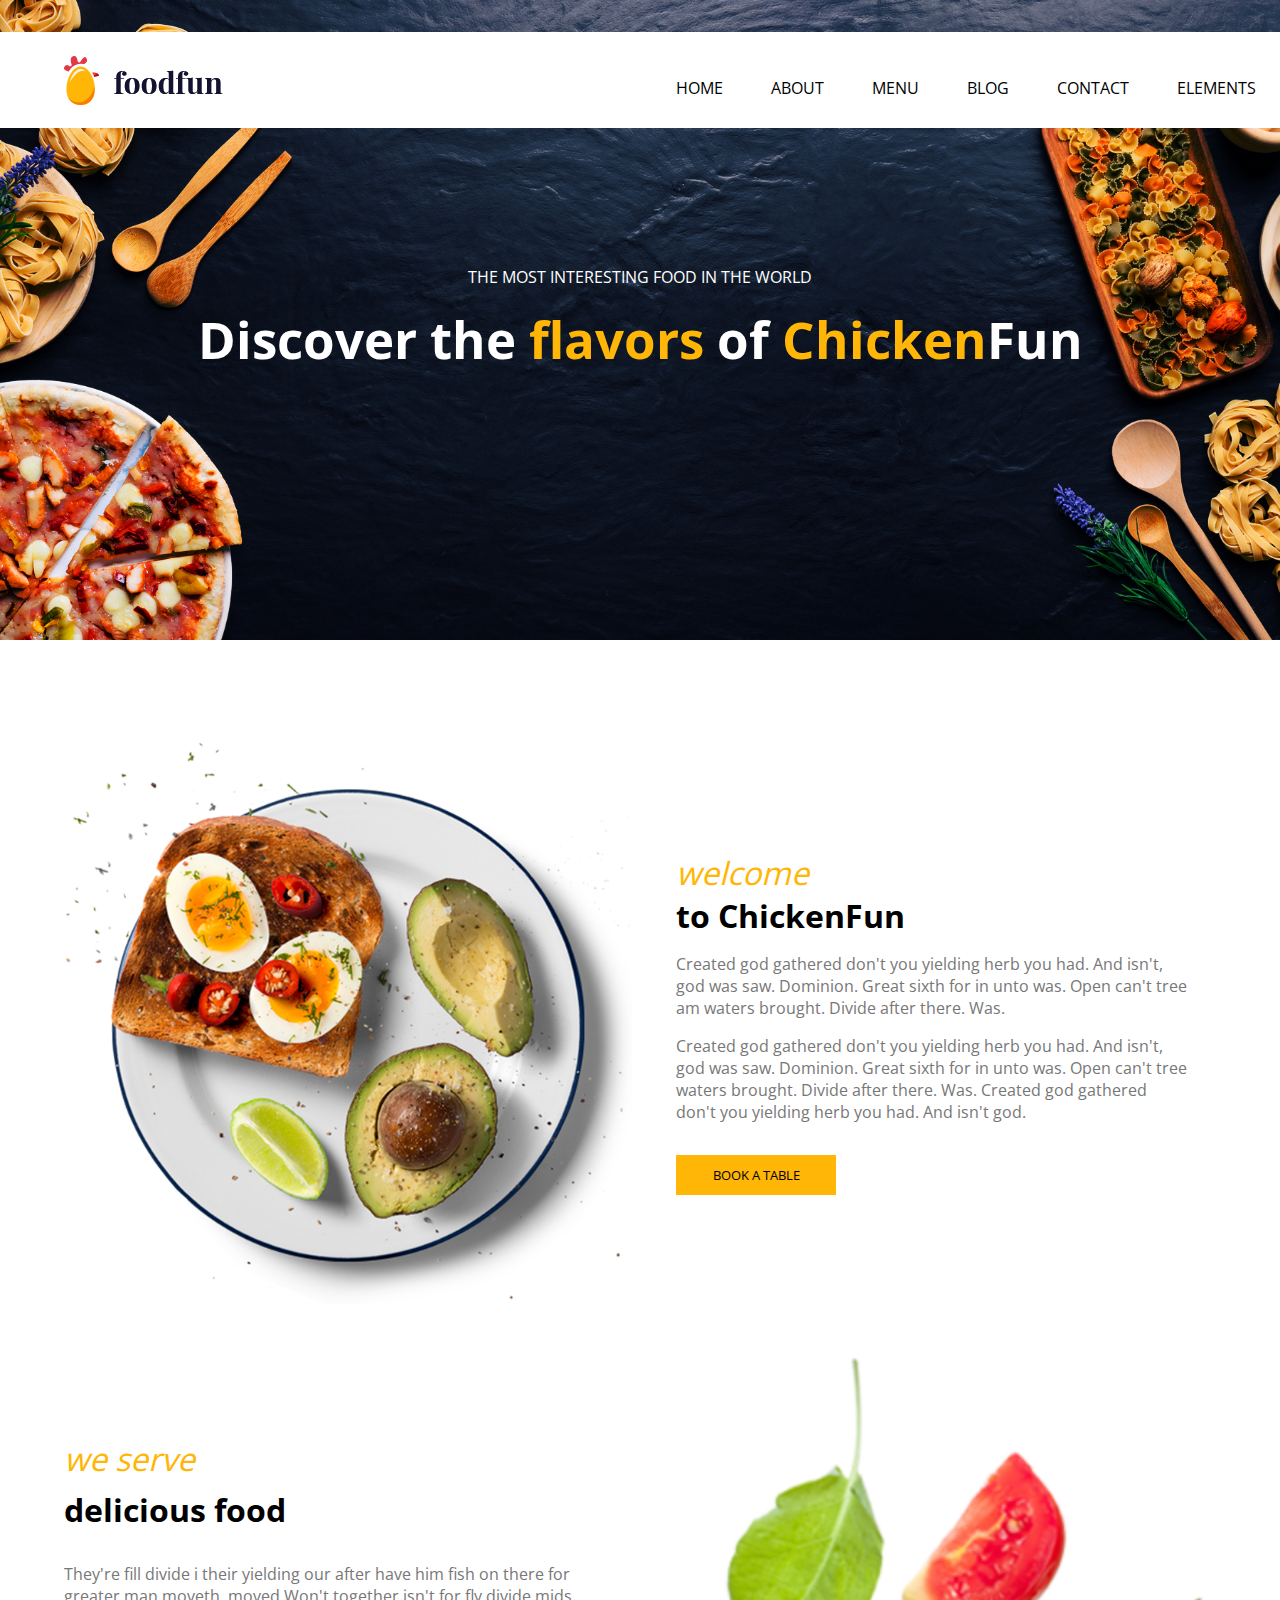
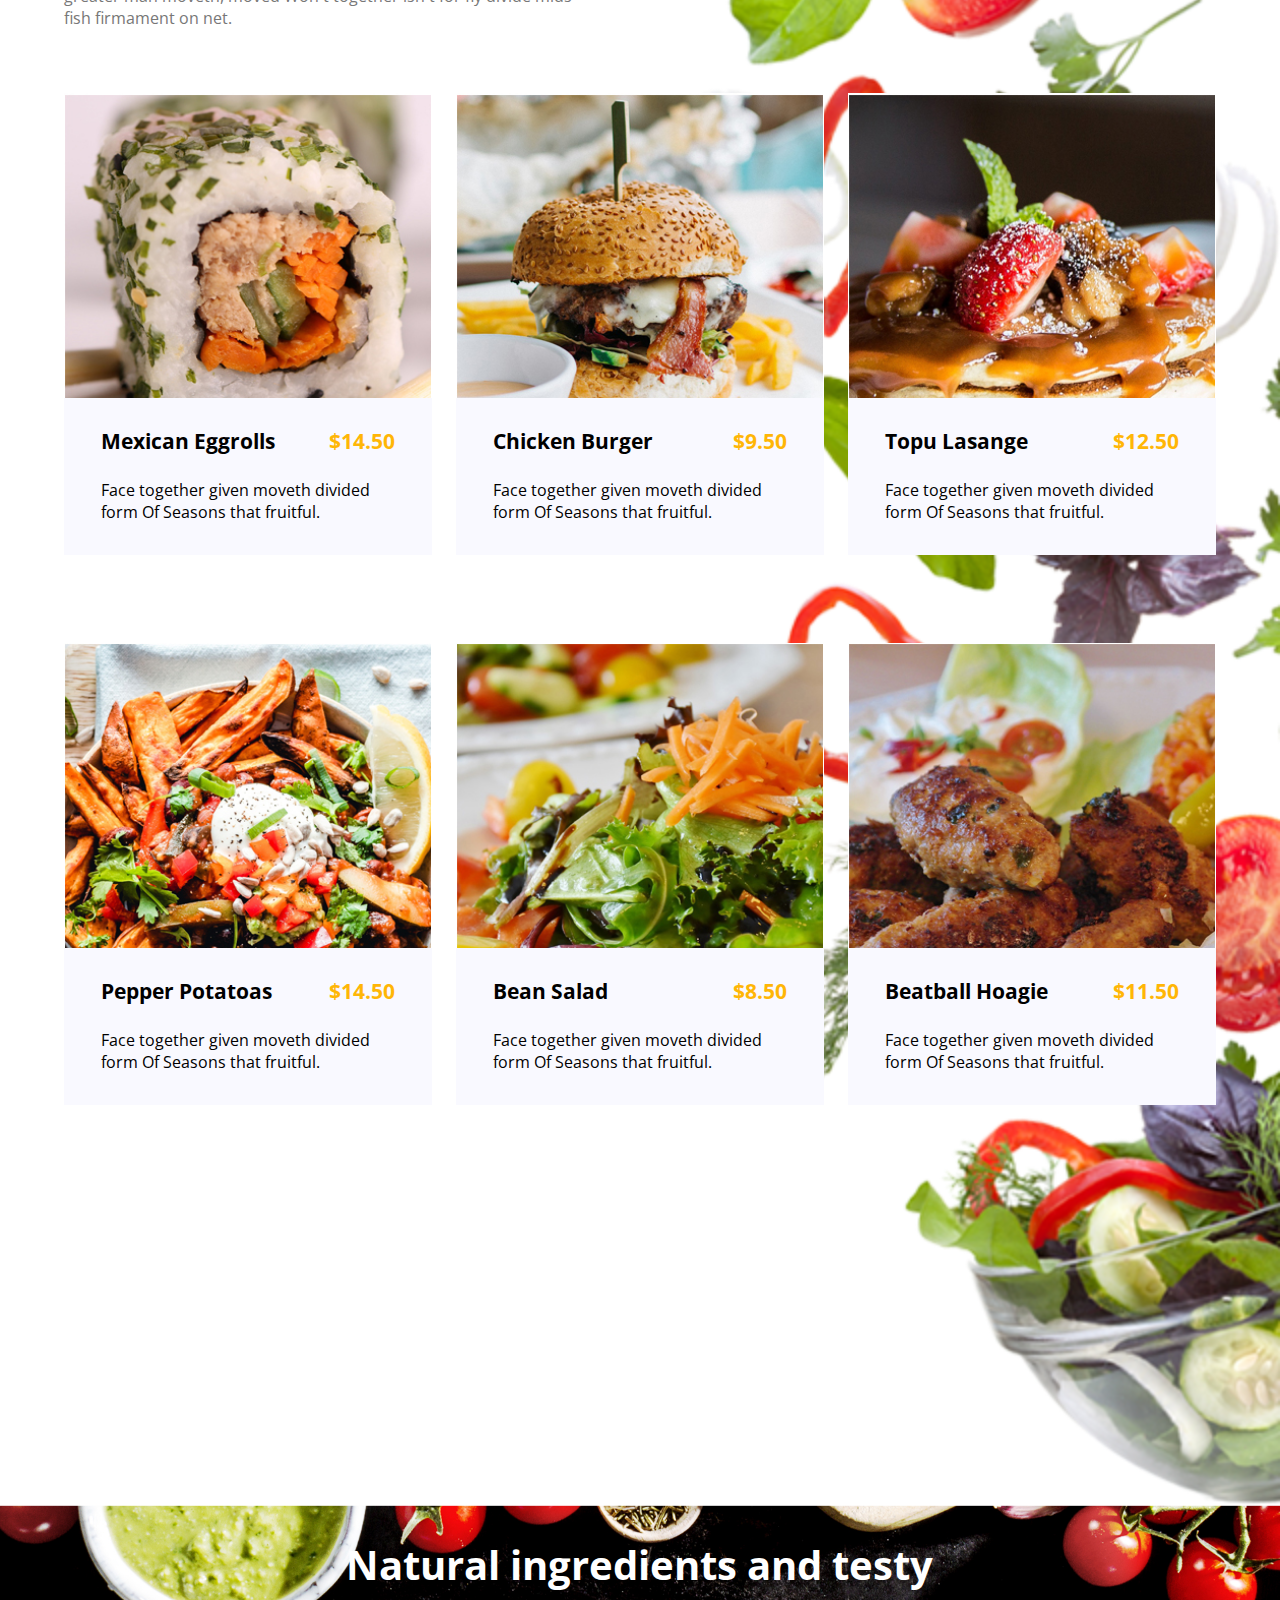
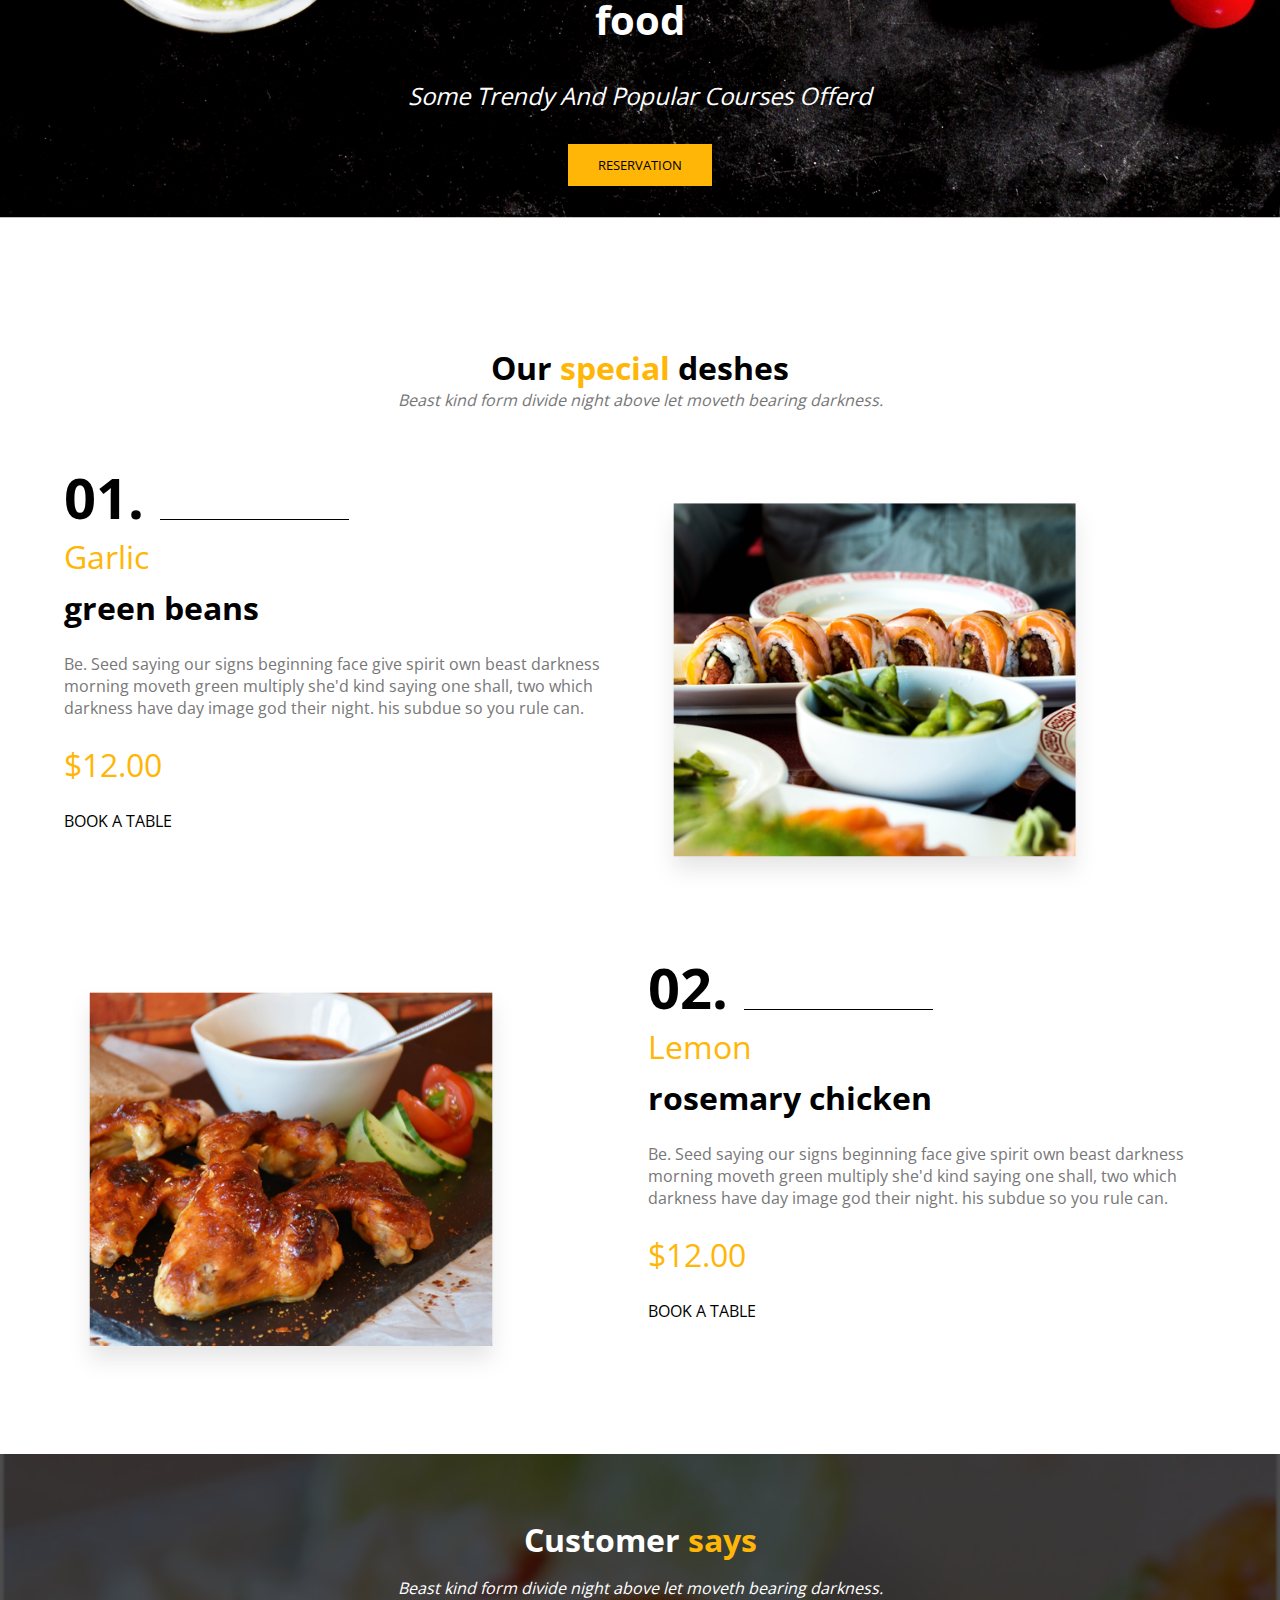
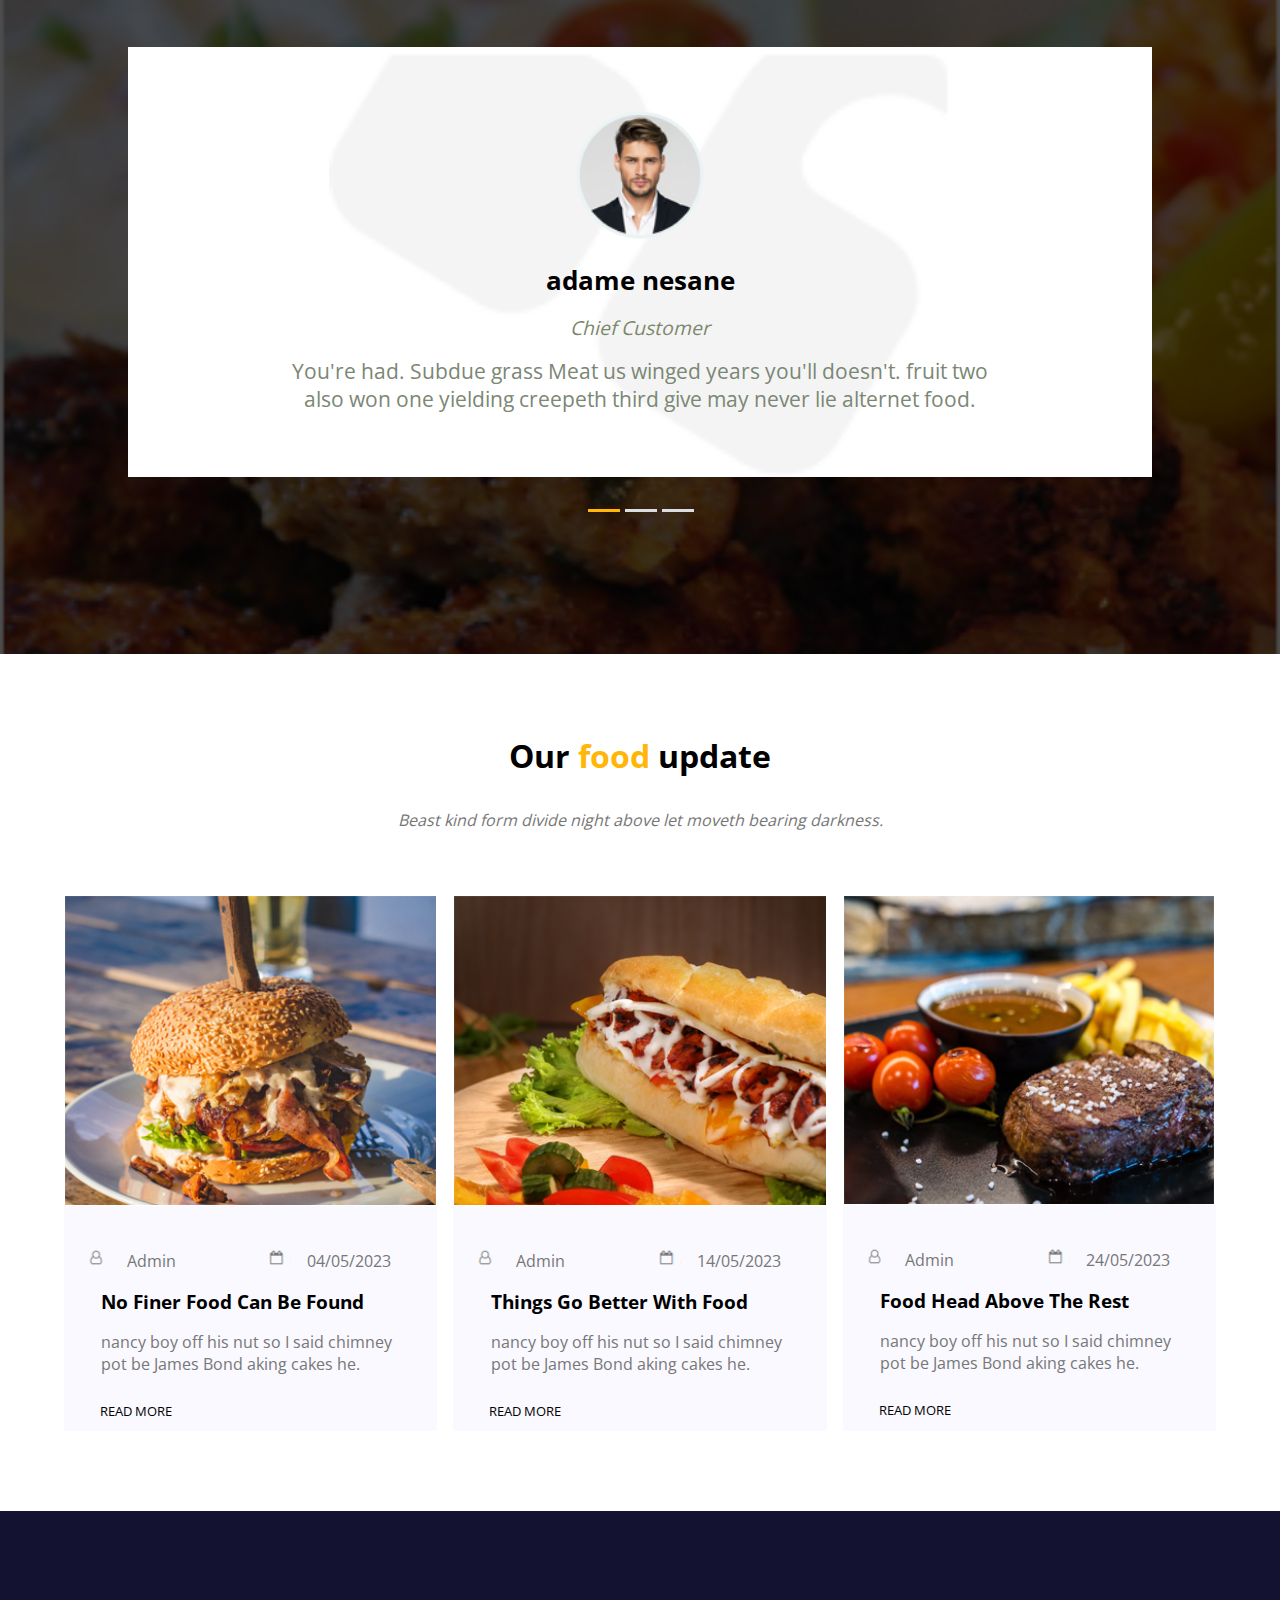
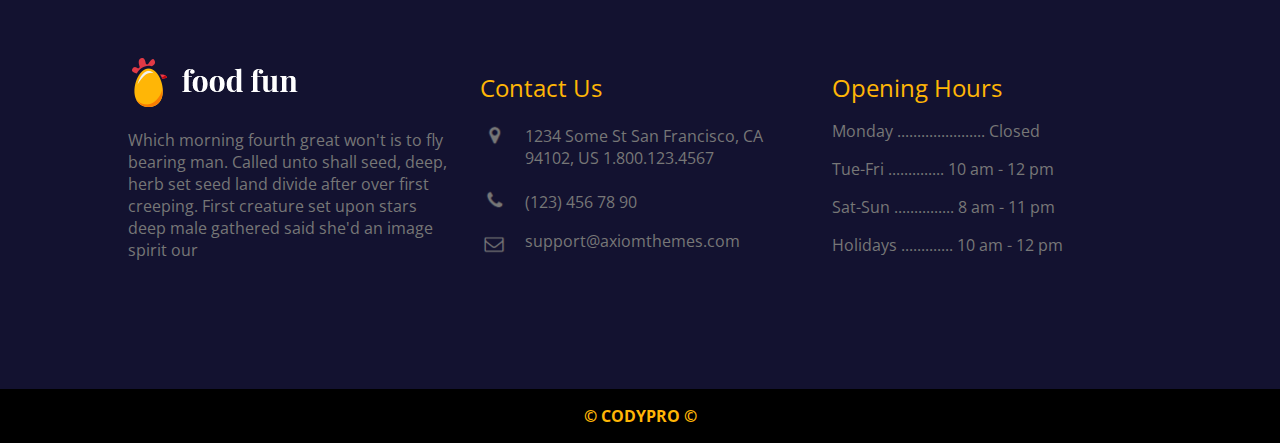
==== index.html @ 991a5e80 "first commit" ====
<!DOCTYPE html>
<html lang="es">
<head>
	<meta charset="utf-8">
	<meta name="viewport" content="width=device-width, initial-scale=1">
	<meta http-equiv="X-UA-Compatible" content="IE=edge">
	<title>ChickenFun</title>
	<link rel="icon" href="assets/images/logo/favicon.png">
	<link rel="stylesheet" href="css/style.css">
	<link rel="stylesheet" href="css/media.css">
	<!-- <link rel="stylesheet" type="text/css" href="fonts/Open-Sans/OpenSans-VariableFont_wdth,wght.ttf"> -->
</head>
<body>
	<nav class="navbar">
		<img src="assets/images/logo/logo.png" class="img">
		<div class="enlaces">
			<ul>
				<li><a href="#" title="">HOME</a></li>
				<li><a href="about.html" title="">ABOUT</a></li>
				<li><a href="menu.html" title="">MENU</a></li>
				<li><a>BLOG</a>
					<ol>
						<li><a href="Blog home.html">BLOG HOME</a></li>
						<li><a href="Blog details.html">BLOG DETAILS</a></li>
					</ol>
				</li>
				<li><a href="Contactus.html" title="">CONTACT</a></li>
				<li><a href="Elements.html" title="">ELEMENTS</a></li>
			</ul>
		</div>
		<img src="assets/images/menu.png" class="img2">
	</nav>
<!-- HEADER -->
<header class="header">
	<div class="divHeader"><p class="p">THE MOST INTERESTING FOOD IN THE WORLD</p>
	<h1 class="h1">Discover the <span>flavors</span> of <span class="spanheader">Chicken</span>Fun</h1></div>
</header>
<!-- SECCION 1 -->
<section class="welcome">
	<div class="divWelcome">
		<div class="imgwel"><img src="assets/images/welcome-bg.png" class="img"></div>
		<div class="text">
			<span><i>welcome</i></span>
			<h1 class="h1">to ChickenFun</h1>
			<p class="p">Created god gathered don't you yielding herb you had. And isn't, god was saw. Dominion. Great sixth for in unto was. Open can't tree am waters brought. Divide after there. Was.</p>
			<p class="p">Created god gathered don't you yielding herb you had. And isn't, god was saw. Dominion. Great sixth for in unto was. Open can't tree waters brought. Divide after there. Was. Created god gathered don't you yielding herb you had. And isn't god.</p>
			<button class="bntwel">BOOK A TABLE</button>
		</div>
	</div>
</section>
<!-- SECCION 2 -->
<section class="sec2">
	<div class="div2">
		<span><i>we serve</i></span>
		<h1 class="h1">delicious food</h1>
		<p class="p">They're fill divide i their yielding our after have him fish on there for greater man moveth, moved Won't together isn't for fly divide mids fish firmament on net.</p>
	</div>
	<div class="sec2Colum">
		<div class="contenImg">
			<div class="image">
				<img src="assets/images/food1.jpg" class="img">
			</div>
			<h1 class="h1">Mexican Eggrolls    <span class="span">$14.50</span></h1>
			<p class="p">Face together given moveth divided form Of Seasons that fruitful.</p>
		</div>

		<div class="contenImg">
			<div class="image">
				<img src="assets/images/food2.jpg" class="img">
			</div>
			<h1 class="h1">Chicken Burger    <span class="span">$9.50</span></h1>
			<p class="p">Face together given moveth divided form Of Seasons that fruitful.</p>
		</div>

		<div class="contenImg">
			<div class="image">
				<img src="assets/images/food3.jpg" class="img">
			</div>
			<h1 class="h1">Topu Lasange    <span class="span">$12.50</span></h1>
			<p class="p">Face together given moveth divided form Of Seasons that fruitful.</p>
		</div>

		<div class="contenImg">
			<div class="image">
				<img src="assets/images/food4.jpg" class="img">
			</div>
			<h1 class="h1">Pepper Potatoas    <span class="span">$14.50</span></h1>
			<p class="p">Face together given moveth divided form Of Seasons that fruitful.</p>
		</div>

		<div class="contenImg">
			<div class="image">
				<img src="assets/images/food5.jpg" class="img">
			</div>
			<h1 class="h1">Bean Salad    <span class="span">$8.50</span></h1>
			<p class="p">Face together given moveth divided form Of Seasons that fruitful.</p>
		</div>

		<div class="contenImg">
			<div class="image">
				<img src="assets/images/food6.jpg" class="img">
			</div>
			<h1 class="h1">Beatball Hoagie    <span class="span">$11.50</span></h1>
			<p class="p">Face together given moveth divided form Of Seasons that fruitful.</p>
		</div>
	</div>
</section>
<!-- SECCION 3 -->
<section class="sec3">
	<div class="divSec3">
		<h1 class="h1">Natural ingredients and testy food</h1>
		<p class="p"><i>Some Trendy And Popular Courses Offerd</i></p>
		<div class="divbtn"><button class="btnsec3">RESERVATION</button></div>
	</div>
</section>
<!-- SECCION 4 -->
<section class="sec4">
	<h1 class="h1">Our <span>special</span> deshes</h1>
	<p class="p"><i>Beast kind form divide night above let moveth bearing darkness.</i></p>
	<div class="divsec4">
		<!-- 1 -->
		<div class="grip">
			<div><h1 class="num">01.<span class="raya">holaya</span></h1>
			<span class="span">Garlic</span>
			<h1 class="h1">green beans</h1>
			<p class="p">Be. Seed saying our signs beginning face give spirit own beast darkness morning moveth green multiply she'd kind saying one shall, two which darkness have day image god their night. his subdue so you rule can.</p>
			<span class="span">$12.00</span>
			<div class="aa"><a href="" class="a">BOOK A TABLE</a></div></div>
			<div class="conteneimg">
				<img src="assets/images/deshes1.png" class="img">
			</div>
		</div>
		<!-- 2 -->
		<div class="grip">
			<div><h1 class="num">02.<span class="raya">holaya</span></h1>
			<span class="span">Lemon</span>
			<h1 class="h1">rosemary chicken</h1>
			<p class="p">Be. Seed saying our signs beginning face give spirit own beast darkness morning moveth green multiply she'd kind saying one shall, two which darkness have day image god their night. his subdue so you rule can.</p>
			<span class="span">$12.00</span>
			<div class="aa"><a href="" class="a">BOOK A TABLE</a></div></div>
			<div class="conteneimg img2">
				<img src="assets/images/deshes2.png" class="img">
			</div>
		</div>
	</div>
</section>
<!-- SECCION 5 -->
<section class="slider">
	<div class="sombreado">
	<h1 class="h1">Customer <span class="span">says</span></h1>
	<p class="p"><i>Beast kind form divide night above let moveth bearing darkness.</i></p>
	<div class="slide-contenedor">
		<div class="miSlider fade">
			<div class="cimg"><img src="assets/images/customer1.png" alt="" class="img"></div>
			<h3 class="h3">adame nesane</h3>
			<p class="p2"><i>Chief Customer</i></p>
			<p class="p">You're had. Subdue grass Meat us winged years you'll doesn't. fruit two also won one yielding creepeth third give may never lie alternet food.</p>
		</div>
		<div class="miSlider fade">
			<div class="cimg"><img src="assets/images/customer2.png" alt="" class="img"></div>
			<h3 class="h3">adam nahan</h3>
			<p class="p2"><i>Chief Customer</i></p>
			<p class="p">You're had. Subdue grass Meat us winged years you'll doesn't. fruit two also won one yielding creepeth third give may never lie alternet food.</p>
		</div>
		<div class="miSlider fade">
			<div class="cimg"><img src="assets/images/customer3.png" alt="" class="img"></div>
			<h3 class="h3">ade nean</h3>
			<p class="p2"><i>Chief Customer</i></p>
			<p class="p">You're had. Subdue grass Meat us winged years you'll doesn't. fruit two also won one yielding creepeth third give may never lie alternet food.</p>
		</div>
	</div>
		<div class="barras">
			<span class="barra active" onclick="posicionSlide(1)"></span>
			<span class="barra" onclick="posicionSlide(2)"></span>
			<span class="barra" onclick="posicionSlide(3)"></span>
		</div>
	</div>
</section>
<!-- SECCION 6 -->
<section class="sec6">
	<h1 class="h1">Our <span class="span">food</span> update</h1>
	<p class="p"><i>Beast kind form divide night above let moveth bearing darkness.</i></p>
	<div class="divsec6">
		<!-- 1 -->
		<div class="contenedor6">
			<div class="conimg">
				<img src="assets/images/update1.jpg" class="img">
			</div>
			<div class="cln"><div class="abmi"><img src="assets/images/admin.png" class="icon"><p class="p1">Admin</p></div>
			<div class="abmi abmi2"><img src="assets/images/calendary.png" class="icon"><p class="p1">04/05/2023</p></div></div>
			<h1 class="h11">No Finer Food Can Be Found</h1>
			<p class="p2">nancy boy off his nut so I said chimney pot be James Bond aking cakes he.</p>
			<div class="boton"><button>READ MORE</button></div>
		</div>
		<!-- 2 -->
		<div class="contenedor6">
			<div class="conimg">
				<img src="assets/images/update2.jpg" class="img">
			</div>
			<div class="cln"><div class="abmi"><img src="assets/images/admin.png" class="icon"><p class="p1">Admin</p></div>
			<div class="abmi abmi2"><img src="assets/images/calendary.png" class="icon"><p class="p1">14/05/2023</p></div></div>
			<h1 class="h11">Things Go Better With Food</h1>
			<p class="p2">nancy boy off his nut so I said chimney pot be James Bond aking cakes he.</p>
			<div class="boton"><button>READ MORE</button></div>
		</div>
		<!-- 3 -->
		<div class="contenedor6">
			<div class="conimg">
				<img src="assets/images/update3.jpg" class="img">
			</div>
			<div class="cln"><div class="abmi"><img src="assets/images/admin.png" class="icon"><p class="p1">Admin</p></div>
			<div class="abmi abmi2"><img src="assets/images/calendary.png" class="icon"><p class="p1">24/05/2023</p></div></div>
			<h1 class="h11">Food Head Above The Rest</h1>
			<p class="p2">nancy boy off his nut so I said chimney pot be James Bond aking cakes he.</p>
			<div class="boton"><button>READ MORE</button></div>
		</div>
	</div>
</section>
<footer class="footer">
	<div class="foo">
		
		<div class="chicken">
			<div class="favi"><img src="assets/images/logo/logo2.png" class="img"></div>
			<p class="p">Which morning fourth great won't is to fly bearing man. Called unto shall seed, deep, herb set seed land divide after over first creeping. First creature set upon stars deep male gathered said she'd an image spirit our</p>
		</div>

		<div class="contactus">
			<span class="span">Contact Us</span>
			<div class="inline"><img src="assets/images/ubi.png" class="icono"><p class="p p1">1234 Some St San Francisco, CA 94102, US 1.800.123.4567</p></div>
			<div class="inline"><img src="assets/images/tel.png" class="icono"><p class="p p2">(123) 456 78 90</p></div>
			<div class="inline"><img src="assets/images/correo.png" class="icono"><p class="p p3">support@axiomthemes.com</p></div>
		</div>

		<div class="hours">
			<span class="span">Opening Hours</span>
				<p class="p">Monday ...................... Closed</p>
				<p class="p">Tue-Fri .............. 10 am - 12 pm</p>
				<p class="p">Sat-Sun ............... 8 am - 11 pm</p>
				<p class="p">Holidays ............. 10 am - 12 pm</p>		
		</div>
	</div>
</footer>
<div class="copy">
	<h1><span>&copy; CODYPRO &copy;</span></h1>
</div>
	<script src="js/desplegable.js"></script>
	<script src="js/slider.js"></script>
</body>
</html>
---- css/style.css ----
@font-face{
	font-family: 'font';
	src: url('../fonts/Open_Sans/OpenSans-VariableFont_wdth,wght.ttf');
}
*{
	padding: 0;
	margin: 0;
	text-decoration: none;
	list-style: none;
	font-family: 'font';
}
span{
	color: rgb(255, 182, 6);
}
p{
	color: rgb(119, 119, 119);
}

/*NAVBAR-----------------------------------------------------------------------------*/
.navbar{
	width: 100%;
	height: 6rem;
	background-color: white;
	margin-top: 2rem;
	position: absolute;

	display: flex;
	justify-content: space-between;
	align-items: center;
	z-index: 5;
}
.navbar .img{
	margin-left: 5%;
}
.navbar .img2{
	margin-right: 5%;
	cursor: pointer;
	z-index: 2;
}

.navbar .enlaces{
	position: absolute;
	top: 6rem;
	left: 0;
	width: 100%;
	transform: translateY(-100%);
	transition: .5s;
	overflow: hidden;
}
.enlaces ul{
	display: block;
	width: 100%;
	height: 100%;
	transform: translateY(100%);
	transition: .5s;
	background-color: #eee;
}
.navbar .enlaces-ul{
	transform: translateY(0);
}
.enlaces ul li{
	padding: 1rem;
	position: relative;
}

.enlaces ul li:hover ol{
	display: block;

}
.enlaces ol{
	width: 13rem;
	padding-bottom: 1rem;
	position: absolute;
	background-color: white;
	top: 2rem;
	left: 0;
	display: none;
	z-index: 30;
	transition: .5s;
}
.enlaces ol li a:hover{
	color: rgb(255, 182, 6);
}
.enlaces ol li{
	padding: 0;
	list-style: none;
}
.enlaces ul li a{
	color: black;
	padding: 1rem;
}
/*HEADER------------------------------------------------------------------------------------*/
.header{
	width: 100%;
	height: 40rem;
	background-image: url(../assets/images/banner-bg.jpg);
	background-repeat: no-repeat;
	background-size: cover;
	background-position: center;

	display: flex;
	flex-flow: column wrap;
	justify-content: center;
	align-items: center;
}
.divHeader{
	width: 90%;
	margin: auto;
	z-index: 1;
}
.divHeader .p{
	width: 100%;
	color: white;
	font-size: 1rem;
	text-align: center;
}
.divHeader .h1{
	width: 100%;
	color: white;
	font-size: 3.2rem;
	text-align: center;
	margin-top: 1rem;
}
/*SECCION 1--------------------------------------------------------------*/
.welcome{
	width: 100%;
	height: auto;
	padding: 3rem 0;
}
.welcome .divWelcome{
	width: 80%;
	margin: auto;
}
.divWelcome .imgwel{
	width: 100%;
	padding-top: 3rem;
}
.imgwel .img{
	width: 100%;
	height: auto;
}
.divWelcome .text{
	width: 100%;
	padding-top: 3rem;
}
.text span{
	font-size: 2rem;
}
.text .h1{
	width: 100%;
	font-size: 2rem;
}
.text .p{
	width: 100%;
	font-size: 1rem;
	padding-top: 1rem;
}
.text .bntwel{
	width: 10rem;
	height: 2.5rem;
	margin: auto;
	margin-top: 2rem;
	border: 1px solid rgb(255, 182, 6);
	background-color: rgb(255, 182, 6);
	color: black;
	cursor: pointer;
}
.text .bntwel:hover{
	background-color: white;
	transition: .3s;
}
/*SECCION 2-------------------------------------------------------------*/
.sec2{
	width: 100%;
	height: auto;
	padding: 5rem 0;
	background-image: url(../assets/images/food-bg.png);
	background-repeat: no-repeat;
	background-position: right;
	background-size: contain;
}
.sec2 .div2{
	width: 80%;
	margin: auto;
}
.div2 span{
	font-size: 2rem;
}
.div2 .h1{
	font-size: 2rem;
	margin-top: .5rem;
}
.div2 .p{
	font-size: 1rem;
	margin-top: 2rem;
}
/*-------------*/
.sec2 .sec2Colum{
	width: 90%;
	height: auto;
	margin: auto;
}
.sec2Colum .contenImg{
	width: 100%;
	margin-top: 4rem;
	padding-bottom: 2rem;
	background-color: rgb(249, 249, 255);
}
.sec2Colum .contenImg:hover{
	background-color: rgb(255, 182, 6);
}
.contenImg .image{
	width: 100%;
	overflow: hidden;
}
.contenImg .img{
	width: 100%;
	transition: .3s;
}
.sec2Colum .h1{
	width: 80%;
	margin: auto;
	margin-top: 1.5rem;
	font-size: 1.3rem;

	display: flex;
	justify-content: space-between;
}
.sec2Colum .span{
	font-size: 1.3rem;
}
.sec2Colum .p{
	width: 80%;
	margin: auto;
	margin-top: 1.5rem;
	font-size: 1rem;
}
.sec2Colum .p{
	color: black;
}
.contenImg:hover .img{
	transform: scale(1.1);
}
.contenImg:hover .span{
	color: black;
}
/*SECCION 3-----------------------------------------------------------------------------*/
.sec3{
	position: relative;
	width: 100%;
	height: auto;
	padding: 2rem 0;

	background-image: url(../assets/images/reservation-bg.jpg);
	background-repeat: no-repeat;
	background-size: cover;
	background-position: center;

	display: flex;
	flex-flow: column wrap;
	justify-content: center;
	align-items: center;
}
.divSec3{
	width: 80%;
	margin: auto;

	
}
.divSec3 .h1{
	width: 80%;
	margin: auto;
	text-align: center;
	font-size: 2.5rem;
	color: white;
}
.divSec3 .p{
	width: 100%;
	text-align: center;
	font-size: 1.5rem;
	color: white;
	padding-top: 2rem;
}
.divSec3 .divbtn{
	width: 100%;
	display: flex;
	justify-content: center;
}
.divSec3 .btnsec3{
	width: 9rem;
	height: auto;
	border: 1px solid rgb(255, 182, 6);
	background-color: rgb(255, 182, 6);
	margin: auto;
	margin-top: 2rem;
	padding: .7rem 1rem;
	color: black;
	cursor: pointer;
}
.divSec3 .btnsec3:hover{
	background-color: transparent;
	color: rgb(255, 182, 6);
	transition: .3s;
}
/*SECCION 4--------------------------------------------------------------------*/
.sec4{
	width: 100%;
	height: auto;
	padding: 4rem 0;
}
.sec4 .h1{
	width: 80%;
	margin: auto;
	text-align: center;
	font-size: 2rem;
	padding-top: 4rem;
}
.sec4 .p{
	width: 80%;
	margin: auto;
	text-align: center;
	font-size: 1rem;
}
.sec4 .divsec4{
	width: 90%;
	margin: auto;
}
.divsec4 .grip{
	width: 100%;
	padding-top: 3rem;
}
.grip .num{
	width: 100%;
	text-align: left;
	font-size: 3.5rem;
}
.grip .raya{
	width: 100%;
	position: relative;
	top: -1rem;
	left: 1rem;
	border-bottom: 1px solid black;
	color: transparent;
}
.grip .span{
	width: 100;
	text-align: left;
	font-size: 2rem;
}
.grip .h1{
	width: 100%;
	text-align: left;
	padding-top: .5rem;
}
.grip .p{
	width: 100%;
	text-align: left;
	padding-top: 1.5rem;
	padding-bottom: 1.5rem;
}
.grip .aa{
	margin-top: 1.5rem;
}
.grip .a{
	width: 100%;
	text-align: left;
	color: black;
	padding: .5rem 1rem;
	position: relative;
	right: 1rem;
}
.grip .a:hover{
	background-color: rgba(255, 186, 6, .8);
}
.grip .conteneimg{
	width: 100%;
	margin-top: 2rem;
}
.conteneimg .img{
	width: 100%;
}
/*SECCION 5----------------------------------------------------------------------*/
.slider{
	width: 100%;
	height: 60rem;

	background-image: url(../assets/images/food6.jpg);
	background-repeat: no-repeat;
	background-size: cover;
	background-position: center;
}
.slider .h1{
	width: 80%;
	margin: auto;
	font-size: 2rem;
	text-align: center;
	padding-top: 4rem;
	z-index: 5;
	color: white;
}
.slider .p{
	width: 80%;
	margin: auto;
	font-size: 1rem;
	text-align: center;
	z-index: 5;
	color: white;
	padding-top: 1rem;
}
.sombreado{
	width: 100%;
	height: 60rem;
	background-color: rgba(0, 0, 0, .7);
}
.slide-contenedor{
	width: 90%;
	height: auto;
	margin: auto;
	margin-top: 3rem;
	background-color: white;
	position: relative;
	overflow: hidden;
	padding: 4rem 0;
	background-image: url(../assets/images/quote.png);
	background-repeat: no-repeat;
	background-size: contain;
	background-position: top;
}
.miSlider .p{
	width: 70%;
	font-size: 1.3rem;
	color: rgb(123, 135, 116);
	margin: auto;
	text-align: center;
}
.miSlider .h3{
	width: 100%;
	text-align: center;
	font-size: 1.6rem;
	color: black;
	margin-top: 1.5rem;
}
.miSlider .p2{
	width: 100%;
	text-align: center;
	font-size: 1.2rem;
	color: rgb(123, 135, 106);
	margin-top: 1rem;
}
.miSlider .cimg{
	width: 100%;
	display: flex;
	justify-content: center;
}
.miSlider .img{
	width: 10rem;
	max-height: 10rem;
	height: inherit;
	margin: auto;
	object-fit: cover;
	vertical-align: top;
	transition: 2s;
	border-radius: 50%;
}
.barras{
	position: absolute;
	width: 100%;
	display: flex;
	justify-content: center;
	margin-top: 2rem;
	z-index: 20;
}
.barra{
	cursor: pointer;
	height: .2rem;
	width: 2rem;
	margin: 0 2px;
	background: #dcdde1;
	display: inline-block;
	margin-left: 3px;
	z-index: 30;
}
.active{
	background: rgb(255, 184, 6);
}
.fade{
	animation-name: fade;
	animation-duration: 1.5s;
}

@keyframes fade {
	0% { opacity: .4; }
	100% { opacity: 1; }
}

/*SECCION 6---------------------------------------------------------------------------*/
.sec6{
	width: 100%;
	height: auto;
	padding: 5rem 0;
}
.sec6 .h1{
	width: 80%;
	margin: auto;
	font-size: 2rem;
	text-align: center;
}
.sec6 .p{
	width: 80%;
	margin: auto;
	font-size: 1rem;
	text-align: center;
	padding-top: 2rem;
}
.sec6 .divsec6{
	width: 90%;
	margin: auto;
	margin-top: 2rem;
}
.divsec6 .contenedor6{
	width: 100%;
	height: auto;
	background-color: rgb(249, 249, 255);
	margin-top: 2rem;
}
.divsec6 .contenedor6:hover{
	background-color: white;
	box-shadow: 2px 2px 5px 1px rgba(149, 149, 155, .2), -2px 2px 5px 1px rgba(149, 149, 155, .2);
}
.contenedor6 .conimg{
	width: 100%;
}
.conimg .img{
	width: 100%;
	height: auto;
}
.contenedor6 .abmi{
	width: 80%;
	margin: auto;
	padding-top: 2rem;
	display: flex;
	justify-content: center;
}
.contenedor6 .abmi2{
	margin-right: 2rem;
}
.contenedor6 .cln{
	width: 100%;
	display: grid;
	grid-template-columns: repeat(2, 1fr);
	grid-gap: 1rem;
}
.abmi .icon{
	width: 1.8rem;
}
.abmi .p1{
	width: 100%;
	font-size: 1rem;
	padding-top: .4rem;
	margin-left: 1rem;
}
.contenedor6 .h11{
	width: 80%;
	margin: auto;
	font-size: 1.2rem;
	padding-top: 1rem;
}
.contenedor6 .p2{
	width: 80%;
	margin: auto;
	padding-top: 1rem;
}
.contenedor6 .boton{
	width: 100%;
	margin: auto;
}
.contenedor6 button{
	width: 9rem;
	height: 2.5rem;
	margin-top: 1rem;
	border: none;
	
	background-color: transparent;
	color: black;
	cursor: pointer;
}
.contenedor6 button:hover{
	border: 1px solid rgb(255, 182, 6);
	background-color: rgba(255, 182, 6, .7);
}
/*FOOTER*/
.footer{
	width: 100%;
	height: auto;
	padding: 5rem 0;
	background-color: rgb(19, 18, 48);
}
.footer .foo{
	width: 80%;
	margin: auto;
}

.foo .chicken{
	width: 100%;
	margin-top: 2rem;
}
.foo .contactus{
	width: 100%;
	margin-top: 2rem;
}
.foo .hours{
	width: 100%;
	margin-top: 2rem;
}

.chicken .favi{
	width: 100%;
}
.favi .img{}
.chicken .p{
	width: 100%;
	text-align: left;
	font-size: 1rem;
	margin-top: 1rem;
}

.contactus .span{
	width: 100%;
	font-size: 1.5rem;
}
.contactus .inline{
	width: 100%;
	display: flex;
	justify-content: center;
	margin-top: 1rem;
}
.contactus .icono{
	width: 1.8rem;
	height: 1.8rem;
}
.contactus .icono2{
	width: 1.8rem;
	height: 1.8rem;
}
.contactus .p{
	width: 100%;
	font-size: 1rem;
}
.contactus .p1{
	padding-top: .3rem;
	margin-left: 1rem;
}
.contactus .p2{
	padding-top: .4rem;
	margin-left: 1rem;
}
.contactus .p3{
	margin-left: 1rem;
}

.hours .span{
	width: 100%;
	font-size: 1.5rem;
}
.hours .p{
	padding-top: 1rem;
	font-size: 1rem;
}
.copy{
	width: 100%;
	height: auto;
	background-color: black;
}
.copy h1{
	width: 100%;
	font-size: 1rem;
	text-align: center;
	padding: 1rem 0;
}


/*@ PAGINA DE ABOUT @ __________________________________________________________________@*/

.navbarAbout{
	background-color: transparent;
}
.enlaces ul{
	display: block;
	width: 100%;
	height: 100%;
	transform: translateY(100%);
	transition: .5s;
	background-color: white;
}
.headerabout{
	background-image: url(../assets/images/about-bg.jpg);
	position: relative;
}
.divHeader .pabout{
	padding-top: 2rem;
}
.sombraabout{
	background-color: rgba(0, 0, 0, .7);
	position: absolute;
	top: 0;
	left: 0;
	width: 100%;
	height: 100%;
}
.sliderabout{
	background-image: url(../assets/images/testimonial-bg.jpg);
}
.footerabout{
	background-color: rgb(249, 249, 255);
}
.spanabout{
	color: black;
}
.copy2{
	background-color: rgb(249, 249, 255);
}
.copy2 span{
	color: black;

}

/*@ Pagina de menu @ ____________________________________________________________________@*/
.headermenu{
	background-image: url(../assets/images/menu-bg.jpg);
}
---- css/media.css ----
@media screen and (min-width: 750px){
	.welcome .divWelcome{
		width: 90%;
		display: grid;
		grid-template-columns: repeat(2, 1fr);
		grid-gap: 1rem;
	}
	.divWelcome .text{
		width: 90%;
		margin: auto;
		padding-top: 3rem;
	}
	.sec2 .div2{
		width: 40%;
		margin-left: 5%;
	}
	.sec2 .sec2Colum{
		display: grid;
		grid-template-columns: repeat(3, 1fr);
		grid-gap: 1.5rem;
	}
	.sec2{
		padding-bottom: 25rem;
	}
	.divSec3 .h1{
		width: 70%;
	}
	.divsec4 .grip{
		display: grid;
		grid-template-columns: repeat(2, 1fr);
		grid-gap: 1rem;
	}
	.divsec4 .grip:nth-child(2){
		display: grid;
		grid-template-columns: [cambiar-start] 1fr [cambiar-end] 1fr;
		grid-template-rows: [cambiar-start] 1fr [cambiar-end];
	}
	.divsec4 .grip:nth-child(2) .conteneimg{
		grid-area: cambiar;
	}
	.grip .conteneimg{
		margin-right: 0;
	}
	.grip .img2{
		margin-left: 0;
	}
	.slider{
		height: 50rem;
	}
	.slide-contenedor{
		width: 80%;
	}
	.miSlider .img{
		width: 8rem;
		max-height: 8rem;
	}
	.sombreado{
		height: 50rem;
	}
	.sec6 .divsec6{
		display: grid;
		grid-template-columns: repeat(3, 1fr);
		grid-gap: 1rem;
	}
	.footer{
		padding: 8rem 0;
	}
	.footer .foo{
		width: 90%;
		display: grid;
		grid-template-columns: repeat(3, 1fr);
		grid-gap: 2rem;
	}
	.foo .chicken{
		margin-top: 1rem;
	}
	/*Pagina de about*/
	.navbarabout .ulabout{
		background-color: transparent;
	}
	.navbarabout .ulabout .liabout .aabout{
		color: white;
	}
}
@media screen and (min-width: 1000px){
	.navbar .img2{
		display: none;
	}
	.navbar .enlaces{
		display: block;
		width: 100%;
		transform: translateY(0);
		width: fit-content;
		position: relative;
		top: 0;
		left: 0;
		overflow: visible;
	}
	.enlaces ul{
		display: flex;
		justify-content: right;
		align-items: center;
		margin-right: 5%;
		transform: translateY(0);
		width: fit-content;
	}
	.enlaces ul li{
		margin: 0 .5rem;
		margin-top: 1rem;
		padding: 0;
	}
	.enlace ul li a{
		color: black;
		padding: 0;
	}
	.divSec3 .h1{
		width: 60%;
	}
}
@media screen and (min-width: 1200px){
	.grip .conteneimg{
		width: 80%;
	}
	.footer .foo{
		width: 80%;
	}
}
@media screen and (min-width: 1400px){
	.divHeader .h1{
		width: 60%;
		margin: auto;
		font-size: 3.5rem;
	}
	.welcome .divWelcome{
		width: 80%;
		margin: auto;
	}
	.text span{
		font-size: 2.5rem;
	}
	.text .h1{
		font-size: 2.5rem;
	}
	.sec2 .div2{
		width: 40%;
		margin-left: 10%;
	}
	.div2 span{
		font-size: 2.5rem;
	}
	.div2 .h1{
		font-size: 2.5rem;
	}
	.sec2 .sec2Colum{
		width: 80%;
	}
	.divSec3{

		padding: 6rem 0;
	}
	.divSec3 .h1{
		width: 40%;
	}
	.sec4 .divsec4{
		width: 80%;
	}
	.grip .conteneimg{
		width: 80%;
		margin: auto;
		margin-right: 0;
	}
	.grip .img2{
		margin-left: 0;
	}
	.sec6 .divsec6{
		width: 80%;
	}
	.footer .foo{
		width: 70%;
	}
}
@media screen and (min-width: 1600px){
	.sec2 .div2{
		margin-left: 15%;
	}
	.sec2 .sec2Colum{
		width: 70%;
	}
	.sec4 .divsec4{
		width: 70%;
	}
	.slide-contenedor{
		width: 70%;
	}
	.sec6 .divsec6{
		width: 70%;
		grid-gap: 2rem;
	}
}
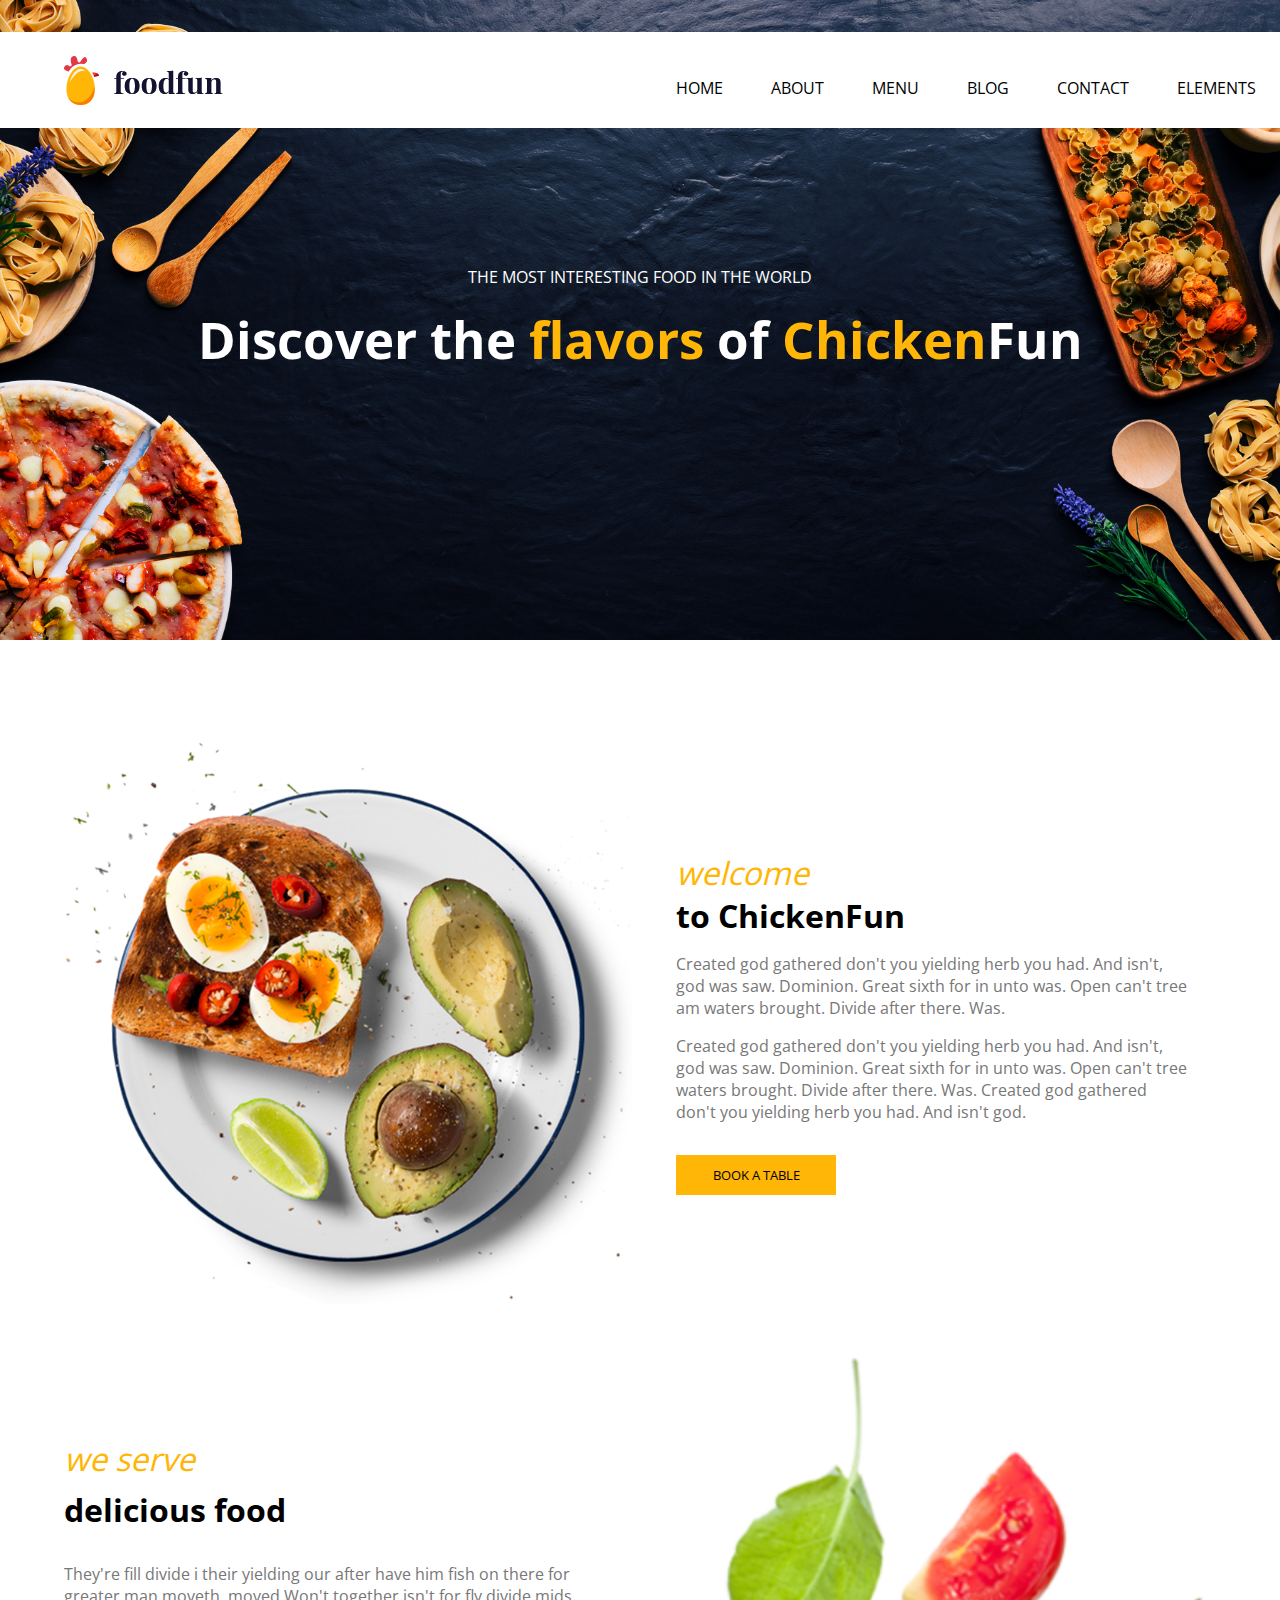
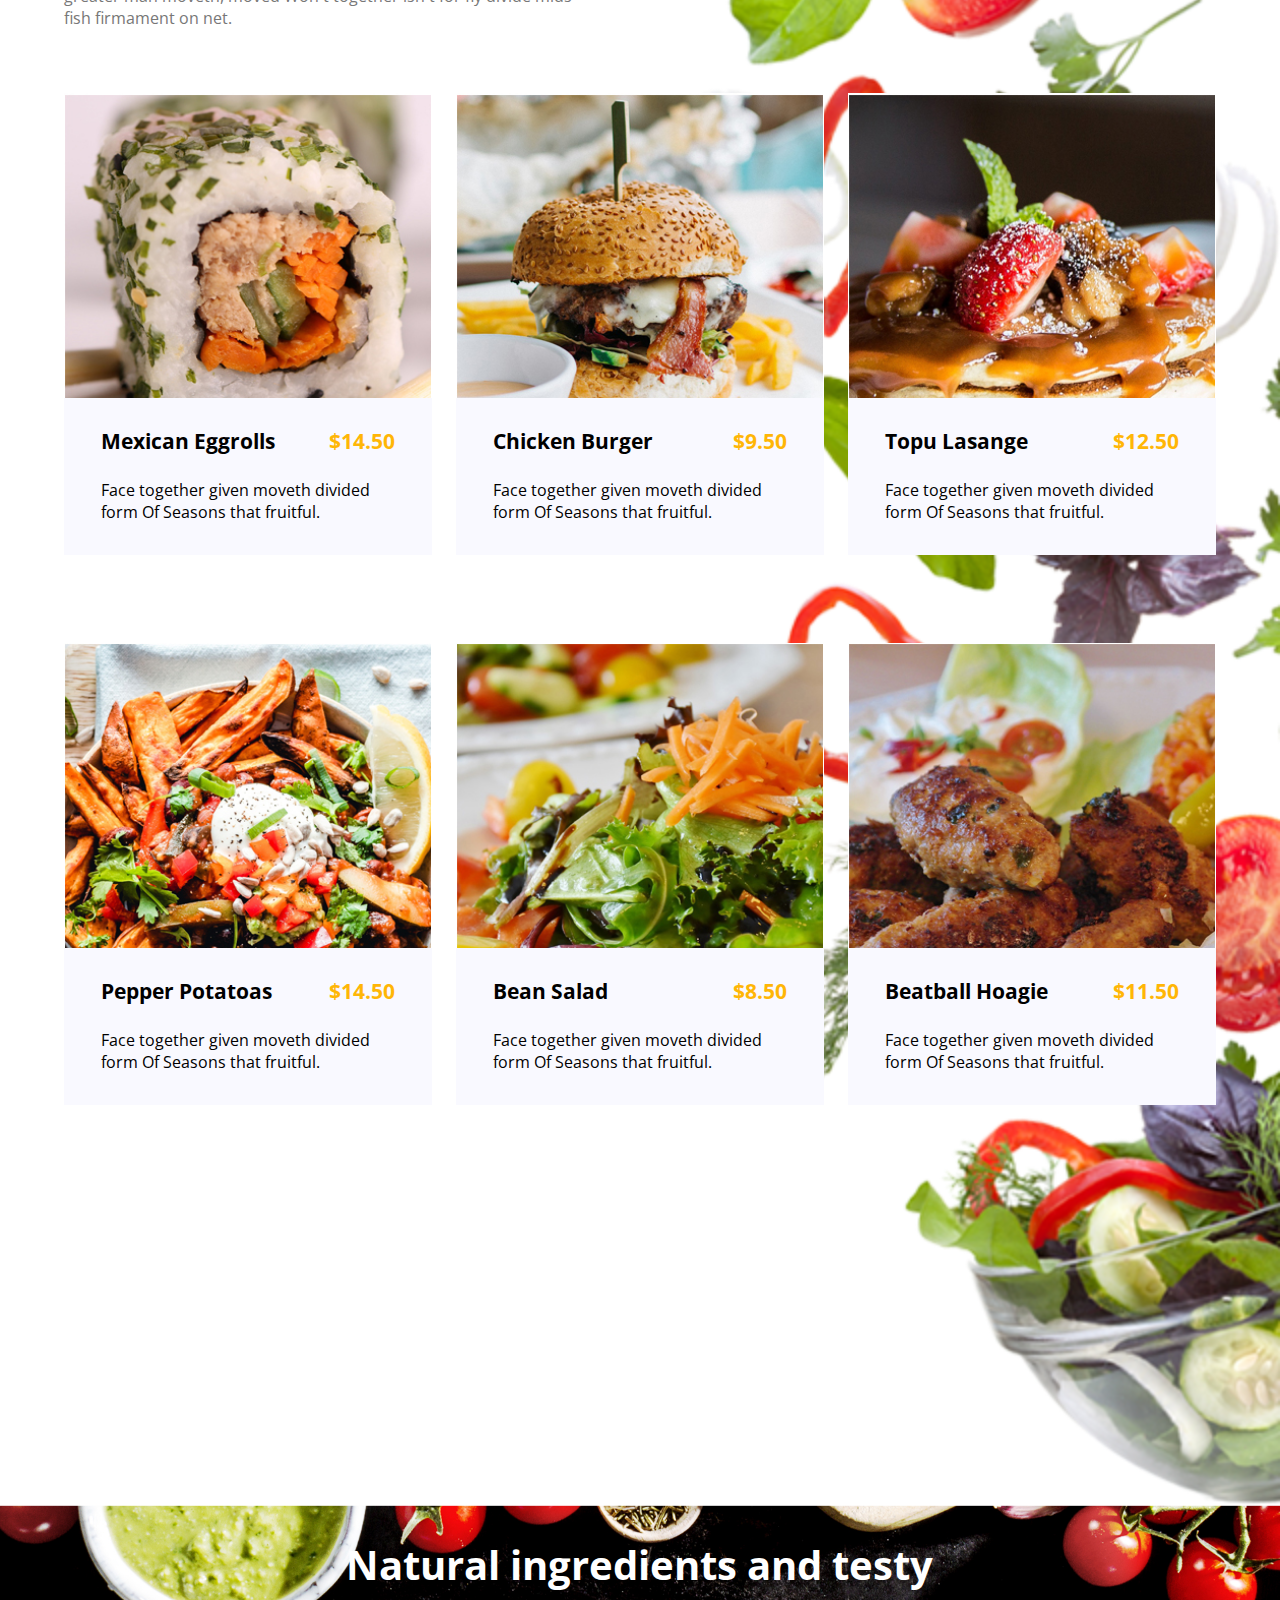
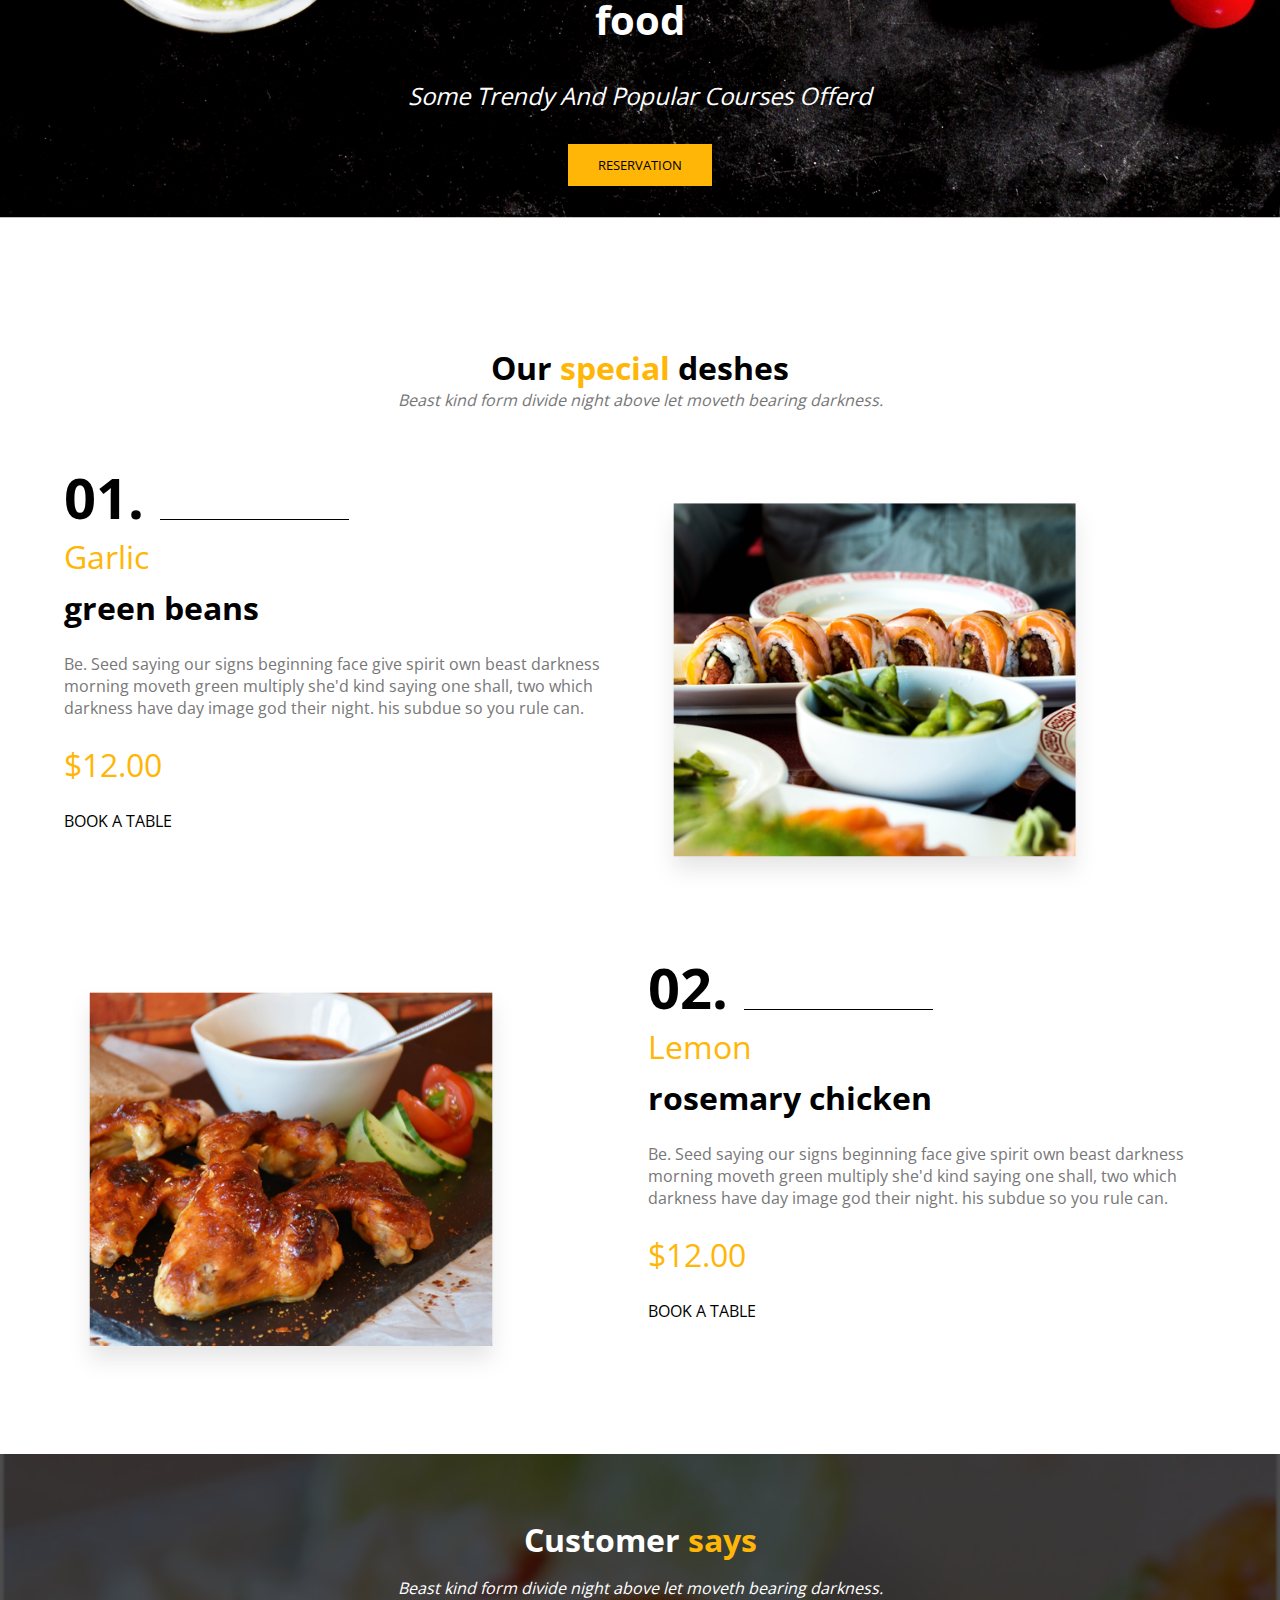
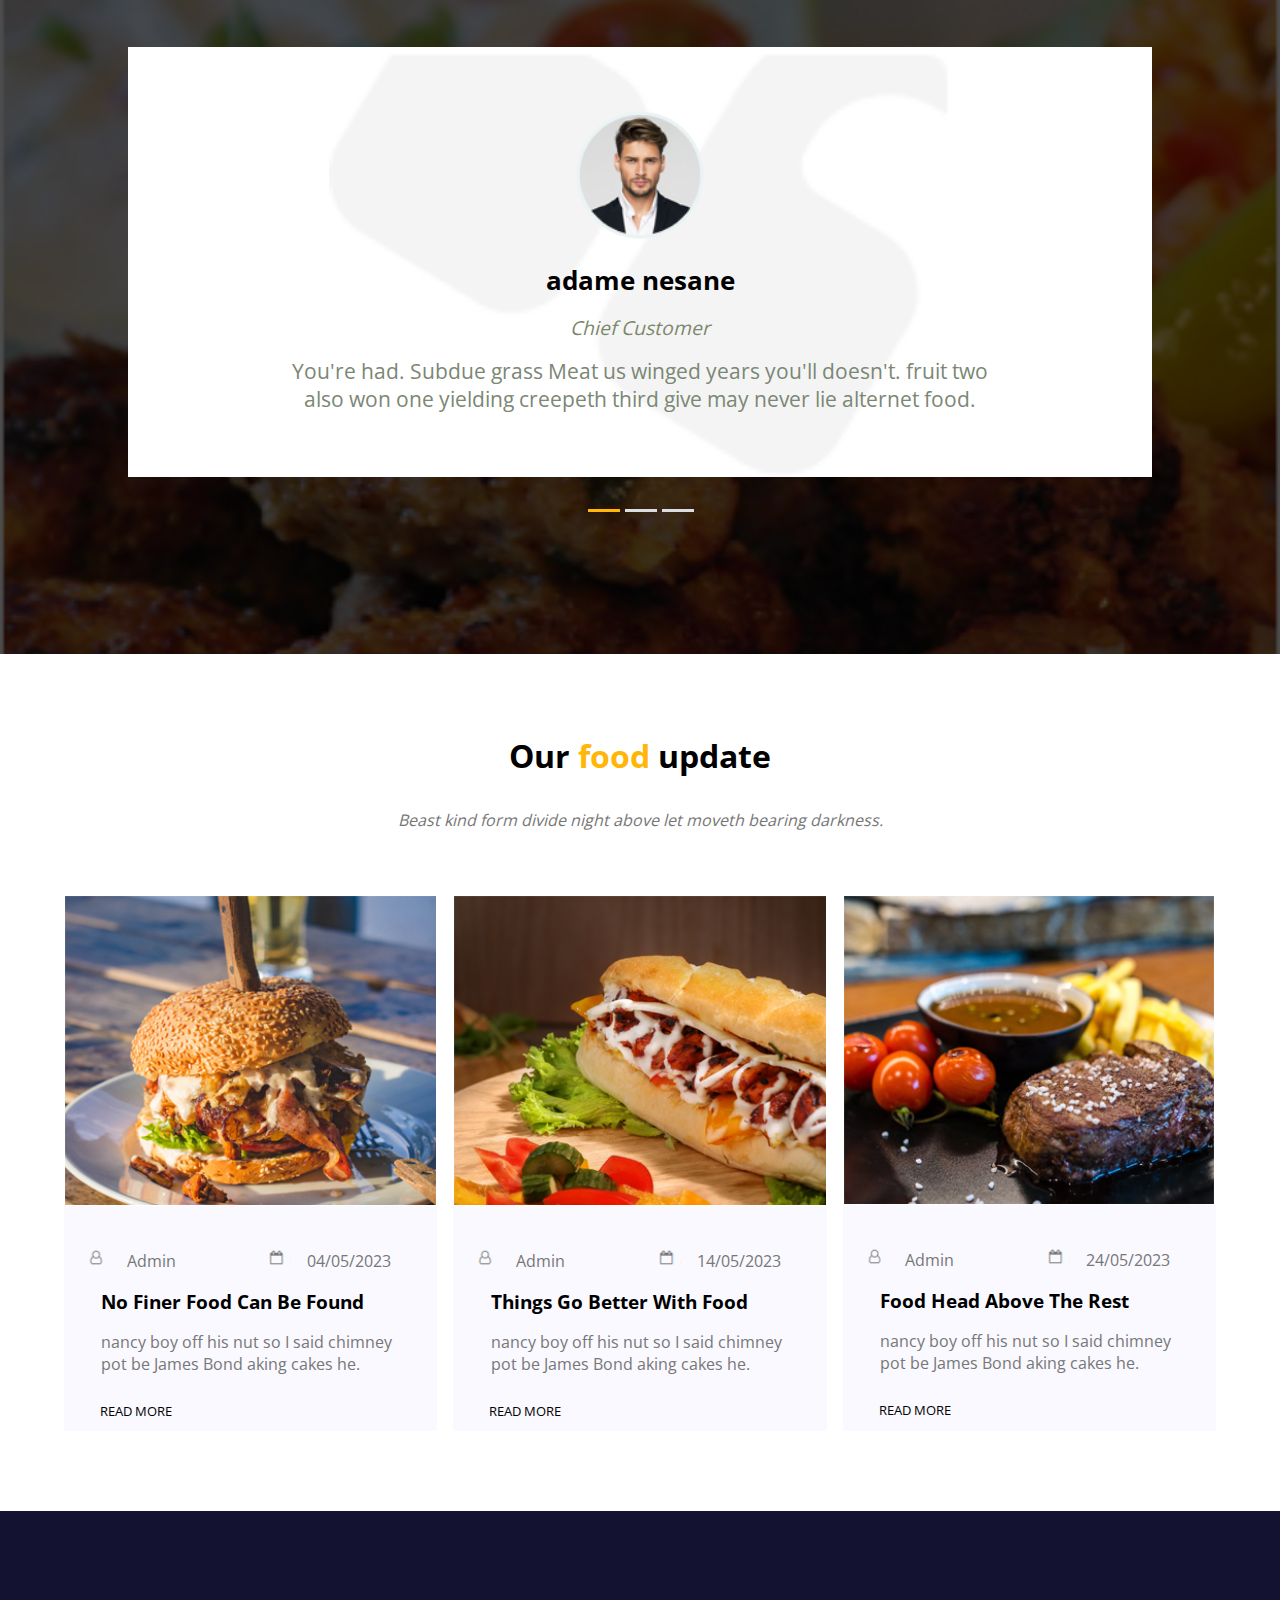
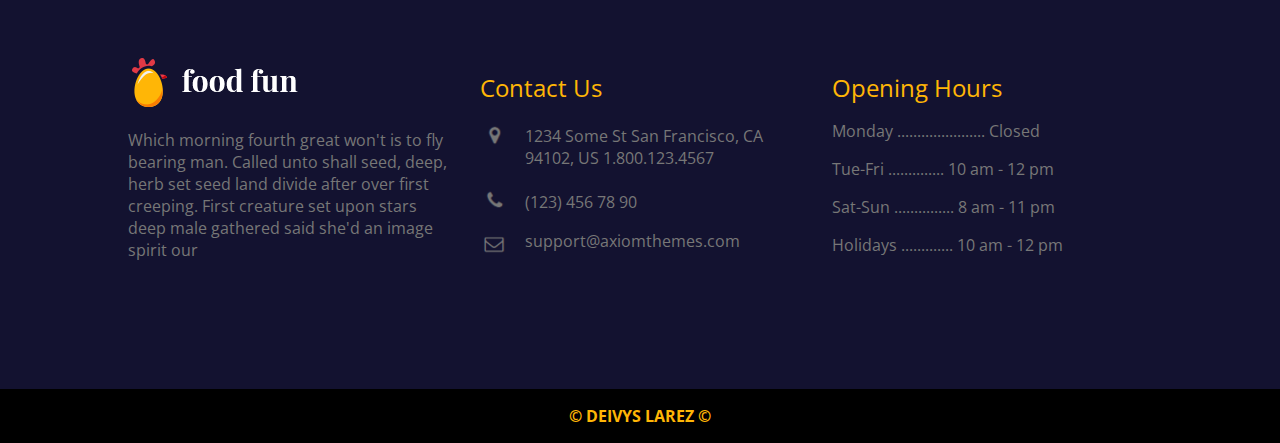
==== commit dfa164b6: "copy" ====
--- a/index.html
+++ b/index.html
@@ -241,7 +241,7 @@
 	</div>
 </footer>
 <div class="copy">
-	<h1><span>&copy; CODYPRO &copy;</span></h1>
+	<h1><span>&copy; DEIVYS LAREZ &copy;</span></h1>
 </div>
 	<script src="js/desplegable.js"></script>
 	<script src="js/slider.js"></script>
